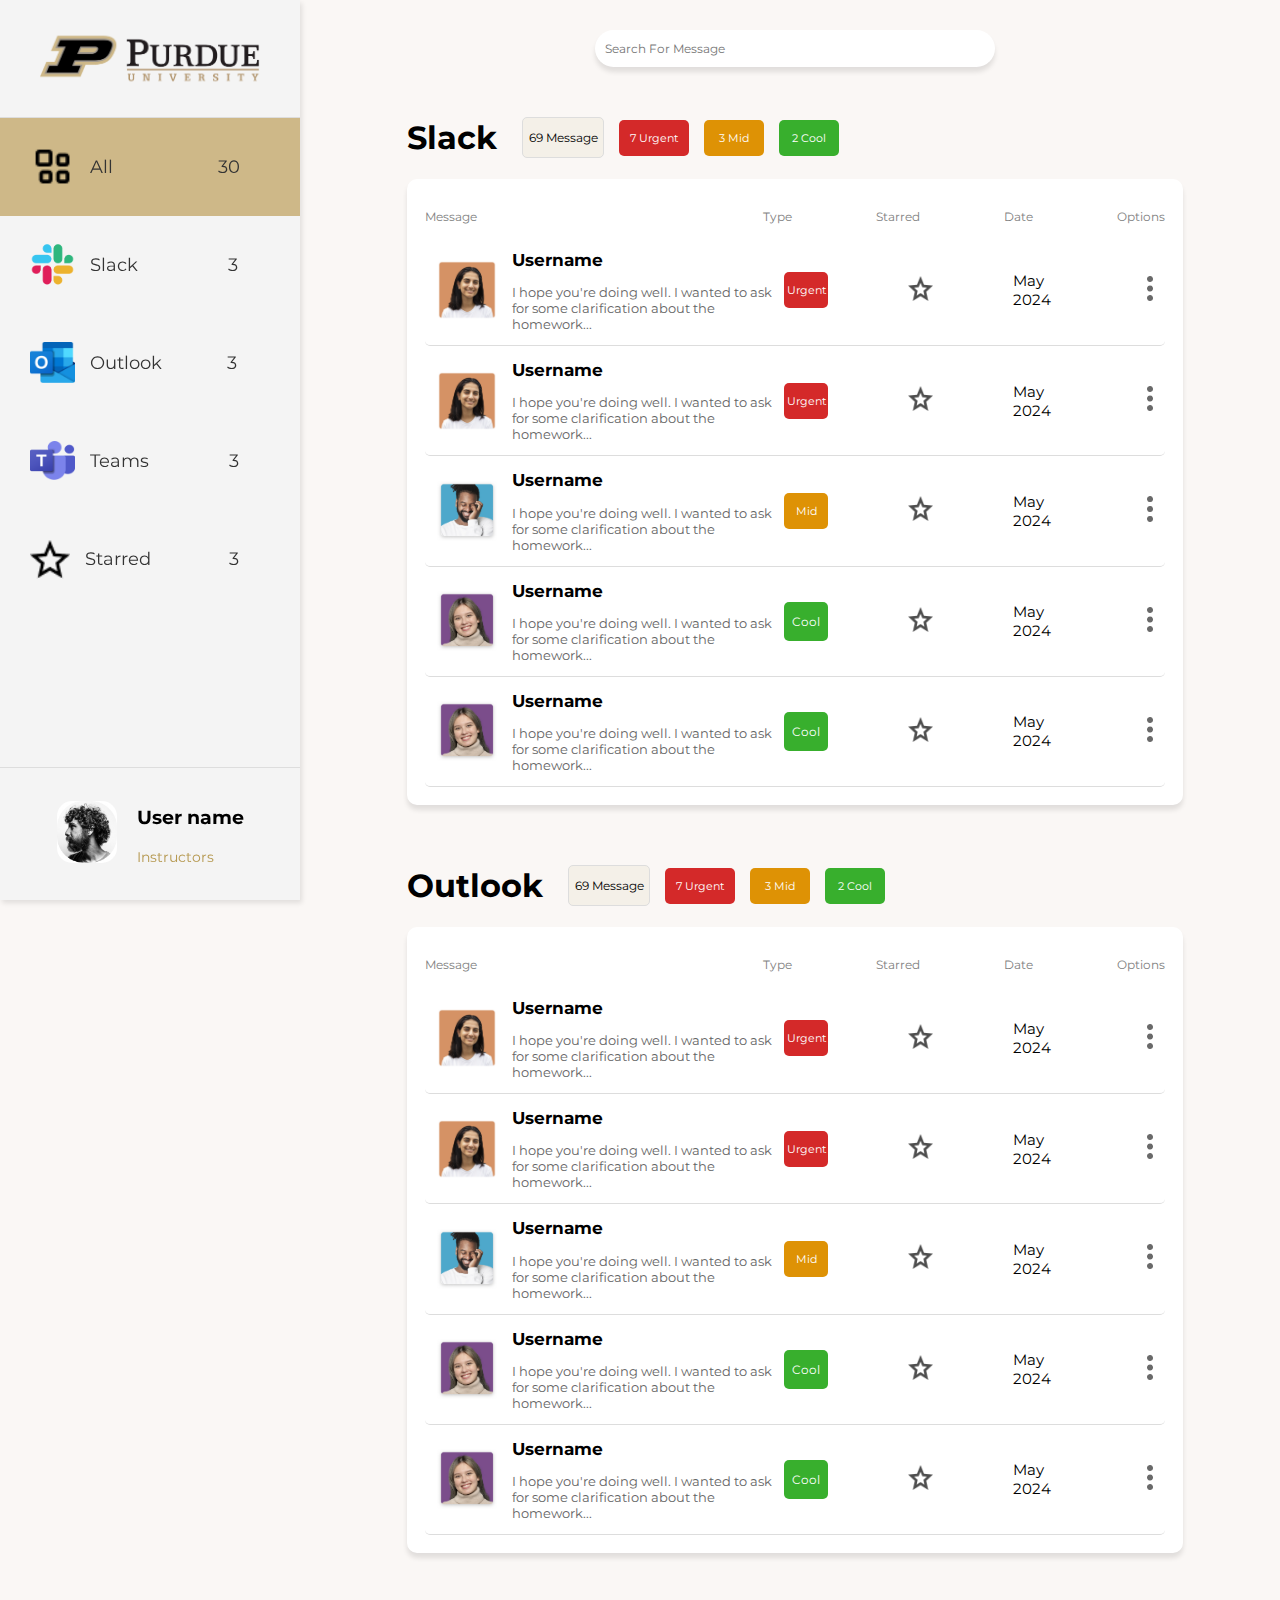
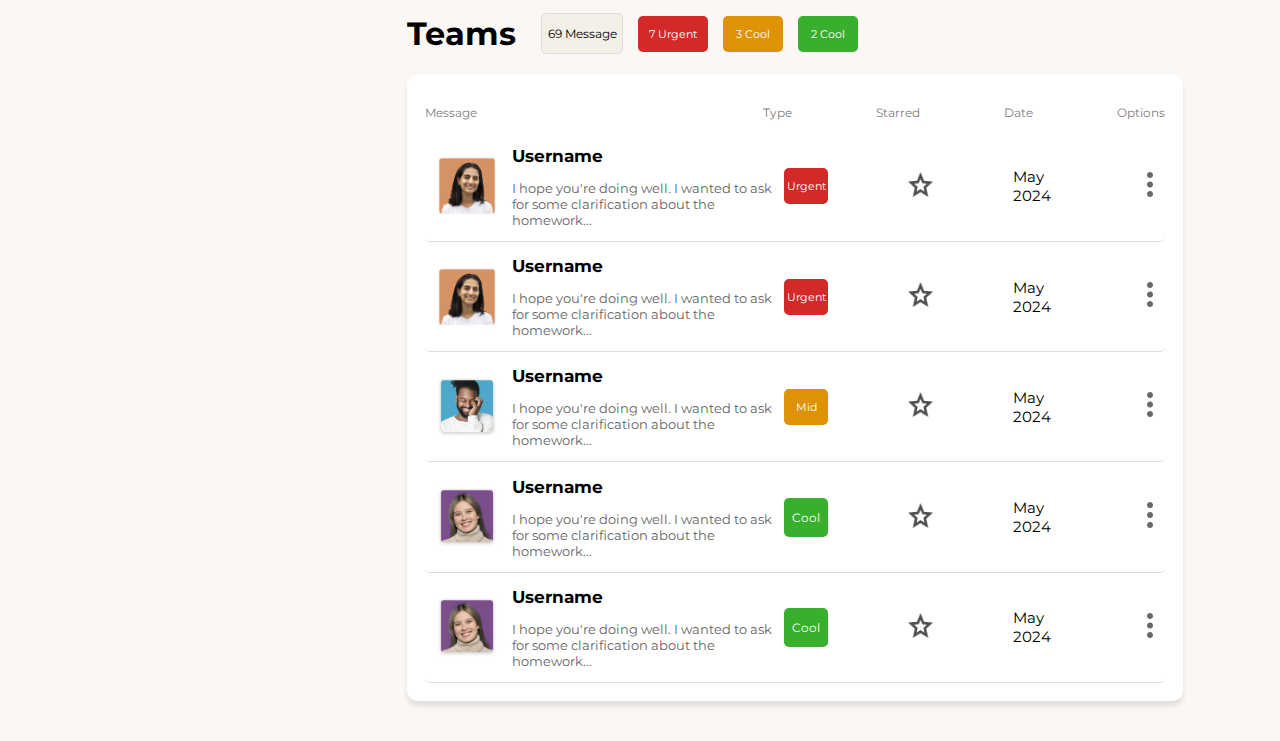
==== Dashboard.html @ f209831a "Add files via upload" ====
<!DOCTYPE html>
<html lang="en">
<head>
    <meta charset="UTF-8">
    <meta name="viewport" content="width=device-width, initial-scale=1.0">
    <link rel="stylesheet" href="style-dashboard.css">
    <link href='https://fonts.googleapis.com/css?family=Montserrat' rel='stylesheet'>
    <title>Dashboard</title>
</head>
<body>
    <div class="sidebar">
        <div class="group1">
            <div class="top">
                <div class="logo">
                    <img src="img/Purdue.png" width="220px" alt="Purdue Logo">
                </div>
            </div>
            <ul id="menu">
                <li id="current">
                    <a href="#">
                        <img src="img/All-logo.png" alt="All logo" width="45" height="45">
                        All
                        <div class="notification">
                            <p>30</p>
                        </div>
                    </a>
                </li>
                <li>
                    <a href="#">
                        <img src="img/Slack.png" alt="Slack logo" width="45" height="45">
                        Slack
                        <div class="notification-1">
                            <p>3</p>
                        </div>
                    </a>
                </li>
                <li>
                    <a href="#">
                        <img src="img/Outlook.png" alt="Outlook logo" width="45" height="41">
                        Outlook
                        <div class="notification-3">
                            <p>3</p>
                        </div>
                    </a>
                </li>
                <li>
                    <a href="#">
                        <img src="img/Team.png" alt="Team logo" width="45" height="39">
                        Teams
                        <div class="notification-4">
                            <p>3</p>
                        </div>
                    </a>
                </li>
                <li>
                    <a href="#">
                        <img src="img/Starred.png" alt="Starred logo" width="40" height="40">
                        Starred
                        <div class="notification-5">
                            <p>3</p>
                        </div>
                    </a>
                </li>
            </ul>
        </div>
        
        <div class="bottom">
            <div class="logo">
                <img src="img/Propic'.jpg" width="60px" alt="Purdue Logo">
            </div>
            <div class="info">
                <div class="user">
                    <h3>User name</h3>
                </div>
                <div class="instructor">
                    <p>Instructors</p>
                </div>
            </div>
        </div>
    </div>
    <div class="message-ui">
        <div class="input-box-1">
            <input type="email" placeholder="Search For Message" required>
        </div>
        <div class="outlook">
            <div class="outlook-wrapper">
                <div class="Title-main">
                    <h1>Slack</h1>
                    <div class="elements">
                        <div class="num-mess">
                            <p>69 Message</p>
                        </div>
                        <div class="urgent-stat">
                            <p>7 Urgent</p>
                        </div>
                        <div class="mid-stat">
                            <p>3 Mid</p>
                        </div>
                        <div class="cool-stat">
                            <p>2 Cool</p>
                        </div>
                    </div>
                </div>
                <div class="message">
                    <div class="title">
                        <div class="dev1">
                            <p>Message</p>
                        </div>
                        <div class="dev22">
                            <div class="dev2">
                                <p>Type</p>
                            </div>
                            <div class="dev2">
                                <p>Starred</p>
                            </div>
                            <div class="dev2">
                                <p>Date</p>
                            </div>
                            <div class="dev2">
                                <p>Options</p>
                            </div>
                        </div>
                    </div>
                    <div class="message-bar">
                        <div class="wrapper-mess" onclick="toggleExpand(this)">
                            <div class="profile">
                                <img src="img/Rectangle 4.jpg" width="60px" height="60px" alt="Profile Picture">
                                <div class="text">
                                    <div id="Username">
                                        <h2>Username</h2>
                                    </div>
                                    <div id="content">
                                        <p>I hope you're doing well. I wanted to ask for some clarification about the homework...</p>
                                    </div>
                                </div>
                            </div>
                            <div class="other">
                                <div class="type">
                                    <p>Urgent</p>
                                </div>
                                <div class="star">
                                    <img src="img/Star.png" width="25px" height="25px" alt="Star Icon">
                                </div>
                                <div class="date">
                                    <p>May 2024</p>
                                </div>
                                <div class="options">
                                    <img src="img/Frame 1707477971.jpg" width="6px" alt="Options Icon">
                                </div>
                            </div>
                        </div>
                        <div class="expanded-content">
                            <div class="text-mess">
                                <p>I hope you're doing well. I wanted to ask for some clarification about the homework assignment that's due this week. I'm a bit confused about specific part or concept, e.g., "how to structure the essay" or "the calculations in problem 3.
                                    Would you be able to provide some guidance or examples that might help me understand it better? I appreciate your help!
                                </p>
                            </div>
                            <div class="input-reply">
                                <input type="email" placeholder="Send Reply" required>
                                <div class="send-bttn">
                                    <img src="img/message.png" width="20px" height="20px">
                                </div>
                            </div>
                        </div>
                    </div>
                    <div class="message-bar">
                        <div class="wrapper-mess" onclick="toggleExpand(this)">
                            <div class="profile">
                                <img src="img/Rectangle 4.jpg" width="60px" height="60px" alt="Profile Picture">
                                <div class="text">
                                    <div id="Username">
                                        <h2>Username</h2>
                                    </div>
                                    <div id="content">
                                        <p>I hope you're doing well. I wanted to ask for some clarification about the homework...</p>
                                    </div>
                                </div>
                            </div>
                            <div class="other">
                                <div class="type">
                                    <p>Urgent</p>
                                </div>
                                <div class="star">
                                    <img src="img/Star.png" width="25px" height="25px" alt="Star Icon">
                                </div>
                                <div class="date">
                                    <p>May 2024</p>
                                </div>
                                <div class="options">
                                    <img src="img/Frame 1707477971.jpg" width="6px" alt="Options Icon">
                                </div>
                            </div>
                        </div>
                        <div class="expanded-content">
                            <div class="text-mess">
                                <p>I hope you're doing well. I wanted to ask for some clarification about the homework assignment that's due this week. I'm a bit confused about specific part or concept, e.g., "how to structure the essay" or "the calculations in problem 3.
                                    Would you be able to provide some guidance or examples that might help me understand it better? I appreciate your help!
                                </p>
                            </div>
                            <div class="input-reply">
                                <input type="email" placeholder="Send Reply" required>
                                <div class="send-bttn">
                                    <img src="img/message.png" width="20px" height="20px">
                                </div>
                            </div>
                        </div>
                    </div>
                    <div class="message-bar">
                        <div class="wrapper-mess" onclick="toggleExpand(this)">
                            <div class="profile">
                                <img src="img/Profile.jpg" width="60px" height="60px" alt="Profile Picture">
                                <div class="text">
                                    <div id="Username">
                                        <h2>Username</h2>
                                    </div>
                                    <div id="content">
                                        <p>I hope you're doing well. I wanted to ask for some clarification about the homework...</p>
                                    </div>
                                </div>
                            </div>
                            <div class="other2">
                                <div class="type">
                                    <p>Mid</p>
                                </div>
                                <div class="star">
                                    <img src="img/Star.png" width="25px" height="25px" alt="Star Icon">
                                </div>
                                <div class="date">
                                    <p>May 2024</p>
                                </div>
                                <div class="options">
                                    <img src="img/Frame 1707477971.jpg" width="6px" alt="Options Icon">
                                </div>
                            </div>
                        </div>
                        <div class="expanded-content">
                            <div class="text-mess">
                                <p>I hope you're doing well. I wanted to ask for some clarification about the homework assignment that's due this week. I'm a bit confused about specific part or concept, e.g., "how to structure the essay" or "the calculations in problem 3.
                                    Would you be able to provide some guidance or examples that might help me understand it better? I appreciate your help!
                                </p>
                            </div>
                            <div class="input-reply">
                                <input type="email" placeholder="Send Reply" required>
                                <div class="send-bttn">
                                    <img src="img/message.png" width="20px" height="20px">
                                </div>
                            </div>
                        </div>
                    </div>
                    <div class="message-bar">
                        <div class="wrapper-mess" onclick="toggleExpand(this)">
                            <div class="profile">
                                <img src="img/Profile3.jpg" width="60px" height="60px" alt="Profile Picture">
                                <div class="text">
                                    <div id="Username">
                                        <h2>Username</h2>
                                    </div>
                                    <div id="content">
                                        <p>I hope you're doing well. I wanted to ask for some clarification about the homework...</p>
                                    </div>
                                </div>
                            </div>
                            <div class="other3">
                                <div class="type">
                                    <p>Cool</p>
                                </div>
                                <div class="star">
                                    <img src="img/Star.png" width="25px" height="25px" alt="Star Icon">
                                </div>
                                <div class="date">
                                    <p>May 2024</p>
                                </div>
                                <div class="options">
                                    <img src="img/Frame 1707477971.jpg" width="6px" alt="Options Icon">
                                </div>
                            </div>
                        </div>
                        <div class="expanded-content">
                            <div class="text-mess">
                                <p>I hope you're doing well. I wanted to ask for some clarification about the homework assignment that's due this week. I'm a bit confused about specific part or concept, e.g., "how to structure the essay" or "the calculations in problem 3.
                                    Would you be able to provide some guidance or examples that might help me understand it better? I appreciate your help!
                                </p>
                            </div>
                            <div class="input-reply">
                                <input type="email" placeholder="Send Reply" required>
                                <div class="send-bttn">
                                    <img src="img/message.png" width="20px" height="20px">
                                </div>
                            </div>
                        </div>
                    </div>
                    <div class="message-bar">
                        <div class="wrapper-mess" onclick="toggleExpand(this)">
                            <div class="profile">
                                <img src="img/Profile3.jpg" width="60px" height="60px" alt="Profile Picture">
                                <div class="text">
                                    <div id="Username">
                                        <h2>Username</h2>
                                    </div>
                                    <div id="content">
                                        <p>I hope you're doing well. I wanted to ask for some clarification about the homework...</p>
                                    </div>
                                </div>
                            </div>
                            <div class="other3">
                                <div class="type">
                                    <p>Cool</p>
                                </div>
                                <div class="star">
                                    <img src="img/Star.png" width="25px" height="25px" alt="Star Icon">
                                </div>
                                <div class="date">
                                    <p>May 2024</p>
                                </div>
                                <div class="options">
                                    <img src="img/Frame 1707477971.jpg" width="6px" alt="Options Icon">
                                </div>
                            </div>
                        </div>
                        <div class="expanded-content">
                            <div class="text-mess">
                                <p>I hope you're doing well. I wanted to ask for some clarification about the homework assignment that's due this week. I'm a bit confused about specific part or concept, e.g., "how to structure the essay" or "the calculations in problem 3.
                                    Would you be able to provide some guidance or examples that might help me understand it better? I appreciate your help!
                                </p>
                            </div>
                            <div class="input-reply">
                                <input type="email" placeholder="Send Reply" required>
                                <div class="send-bttn">
                                    <img src="img/message.png" width="20px" height="20px">
                                </div>
                            </div>
                        </div>
                    </div>
                </div>
            </div>
        </div> 
        <div class="outlook">
            <div class="outlook-wrapper">
                <div class="Title-main">
                    <h1>Outlook</h1>
                    <div class="elements">
                        <div class="num-mess">
                            <p>69 Message</p>
                        </div>
                        <div class="urgent-stat">
                            <p>7 Urgent</p>
                        </div>
                        <div class="mid-stat">
                            <p>3 Mid</p>
                        </div>
                        <div class="cool-stat">
                            <p>2 Cool</p>
                        </div>
                    </div>
                </div>
                <div class="message">
                    <div class="title">
                        <div class="dev1">
                            <p>Message</p>
                        </div>
                        <div class="dev22">
                            <div class="dev2">
                                <p>Type</p>
                            </div>
                            <div class="dev2">
                                <p>Starred</p>
                            </div>
                            <div class="dev2">
                                <p>Date</p>
                            </div>
                            <div class="dev2">
                                <p>Options</p>
                            </div>
                        </div>
                    </div>
                    <div class="message-bar">
                        <div class="wrapper-mess" onclick="toggleExpand(this)">
                            <div class="profile">
                                <img src="img/Rectangle 4.jpg" width="60px" height="60px" alt="Profile Picture">
                                <div class="text">
                                    <div id="Username">
                                        <h2>Username</h2>
                                    </div>
                                    <div id="content">
                                        <p>I hope you're doing well. I wanted to ask for some clarification about the homework...</p>
                                    </div>
                                </div>
                            </div>
                            <div class="other">
                                <div class="type">
                                    <p>Urgent</p>
                                </div>
                                <div class="star">
                                    <img src="img/Star.png" width="25px" height="25px" alt="Star Icon">
                                </div>
                                <div class="date">
                                    <p>May 2024</p>
                                </div>
                                <div class="options">
                                    <img src="img/Frame 1707477971.jpg" width="6px" alt="Options Icon">
                                </div>
                            </div>
                        </div>
                        <div class="expanded-content">
                            <div class="text-mess">
                                <p>I hope you're doing well. I wanted to ask for some clarification about the homework assignment that's due this week. I'm a bit confused about specific part or concept, e.g., "how to structure the essay" or "the calculations in problem 3.
                                    Would you be able to provide some guidance or examples that might help me understand it better? I appreciate your help!
                                </p>
                            </div>
                            <div class="input-reply">
                                <input type="email" placeholder="Send Reply" required>
                                <div class="send-bttn">
                                    <img src="img/message.png" width="20px" height="20px">
                                </div>ß
                            </div>
                        </div>
                    </div>
                    <div class="message-bar">
                        <div class="wrapper-mess" onclick="toggleExpand(this)">
                            <div class="profile">
                                <img src="img/Rectangle 4.jpg" width="60px" height="60px" alt="Profile Picture">
                                <div class="text">
                                    <div id="Username">
                                        <h2>Username</h2>
                                    </div>
                                    <div id="content">
                                        <p>I hope you're doing well. I wanted to ask for some clarification about the homework...</p>
                                    </div>
                                </div>
                            </div>
                            <div class="other">
                                <div class="type">
                                    <p>Urgent</p>
                                </div>
                                <div class="star">
                                    <img src="img/Star.png" width="25px" height="25px" alt="Star Icon">
                                </div>
                                <div class="date">
                                    <p>May 2024</p>
                                </div>
                                <div class="options">
                                    <img src="img/Frame 1707477971.jpg" width="6px" alt="Options Icon">
                                </div>
                            </div>
                        </div>
                        <div class="expanded-content">
                            <div class="text-mess">
                                <p>I hope you're doing well. I wanted to ask for some clarification about the homework assignment that's due this week. I'm a bit confused about specific part or concept, e.g., "how to structure the essay" or "the calculations in problem 3.
                                    Would you be able to provide some guidance or examples that might help me understand it better? I appreciate your help!
                                </p>
                            </div>
                            <div class="input-reply">
                                <input type="email" placeholder="Send Reply" required>
                                <div class="send-bttn">
                                    <img src="img/message.png" width="20px" height="20px">
                                </div>
                            </div>
                        </div>
                    </div>
                    <div class="message-bar">
                        <div class="wrapper-mess" onclick="toggleExpand(this)">
                            <div class="profile">
                                <img src="img/Profile.jpg" width="60px" height="60px" alt="Profile Picture">
                                <div class="text">
                                    <div id="Username">
                                        <h2>Username</h2>
                                    </div>
                                    <div id="content">
                                        <p>I hope you're doing well. I wanted to ask for some clarification about the homework...</p>
                                    </div>
                                </div>
                            </div>
                            <div class="other2">
                                <div class="type">
                                    <p>Mid</p>
                                </div>
                                <div class="star">
                                    <img src="img/Star.png" width="25px" height="25px" alt="Star Icon">
                                </div>
                                <div class="date">
                                    <p>May 2024</p>
                                </div>
                                <div class="options">
                                    <img src="img/Frame 1707477971.jpg" width="6px" alt="Options Icon">
                                </div>
                            </div>
                        </div>
                        <div class="expanded-content">
                            <div class="text-mess">
                                <p>I hope you're doing well. I wanted to ask for some clarification about the homework assignment that's due this week. I'm a bit confused about specific part or concept, e.g., "how to structure the essay" or "the calculations in problem 3.
                                    Would you be able to provide some guidance or examples that might help me understand it better? I appreciate your help!
                                </p>
                            </div>
                            <div class="input-reply">
                                <input type="email" placeholder="Send Reply" required>
                                <div class="send-bttn">
                                    <img src="img/message.png" width="20px" height="20px">
                                </div>
                            </div>
                        </div>
                    </div>
                    <div class="message-bar">
                        <div class="wrapper-mess" onclick="toggleExpand(this)">
                            <div class="profile">
                                <img src="img/Profile3.jpg" width="60px" height="60px" alt="Profile Picture">
                                <div class="text">
                                    <div id="Username">
                                        <h2>Username</h2>
                                    </div>
                                    <div id="content">
                                        <p>I hope you're doing well. I wanted to ask for some clarification about the homework...</p>
                                    </div>
                                </div>
                            </div>
                            <div class="other3">
                                <div class="type">
                                    <p>Cool</p>
                                </div>
                                <div class="star">
                                    <img src="img/Star.png" width="25px" height="25px" alt="Star Icon">
                                </div>
                                <div class="date">
                                    <p>May 2024</p>
                                </div>
                                <div class="options">
                                    <img src="img/Frame 1707477971.jpg" width="6px" alt="Options Icon">
                                </div>
                            </div>
                        </div>
                        <div class="expanded-content">
                            <div class="text-mess">
                                <p>I hope you're doing well. I wanted to ask for some clarification about the homework assignment that's due this week. I'm a bit confused about specific part or concept, e.g., "how to structure the essay" or "the calculations in problem 3.
                                    Would you be able to provide some guidance or examples that might help me understand it better? I appreciate your help!
                                </p>
                            </div>
                            <div class="input-reply">
                                <input type="email" placeholder="Send Reply" required>
                                <div class="send-bttn">
                                    <img src="img/message.png" width="20px" height="20px">
                                </div>
                            </div>
                        </div>
                    </div>
                    <div class="message-bar">
                        <div class="wrapper-mess" onclick="toggleExpand(this)">
                            <div class="profile">
                                <img src="img/Profile3.jpg" width="60px" height="60px" alt="Profile Picture">
                                <div class="text">
                                    <div id="Username">
                                        <h2>Username</h2>
                                    </div>
                                    <div id="content">
                                        <p>I hope you're doing well. I wanted to ask for some clarification about the homework...</p>
                                    </div>
                                </div>
                            </div>
                            <div class="other3">
                                <div class="type">
                                    <p>Cool</p>
                                </div>
                                <div class="star">
                                    <img src="img/Star.png" width="25px" height="25px" alt="Star Icon">
                                </div>
                                <div class="date">
                                    <p>May 2024</p>
                                </div>
                                <div class="options">
                                    <img src="img/Frame 1707477971.jpg" width="6px" alt="Options Icon">
                                </div>
                            </div>
                        </div>
                        <div class="expanded-content">
                            <div class="text-mess">
                                <p>I hope you're doing well. I wanted to ask for some clarification about the homework assignment that's due this week. I'm a bit confused about specific part or concept, e.g., "how to structure the essay" or "the calculations in problem 3.
                                    Would you be able to provide some guidance or examples that might help me understand it better? I appreciate your help!
                                </p>
                            </div>
                            <div class="input-reply">
                                <input type="email" placeholder="Send Reply" required>
                                <div class="send-bttn">
                                    <img src="img/message.png" width="20px" height="20px">
                                </div>
                            </div>
                        </div>
                    </div>
                </div>
            </div>
        </div> 
        <div class="outlook">
            <div class="outlook-wrapper">
                <div class="Title-main">
                    <h1>Teams</h1>
                    <div class="elements">
                        <div class="num-mess">
                            <p>69 Message</p>
                        </div>
                        <div class="urgent-stat">
                            <p>7 Urgent</p>
                        </div>
                        <div class="mid-stat">
                            <p>3 Cool</p>
                        </div>
                        <div class="cool-stat">
                            <p>2 Cool</p>
                        </div>
                    </div>
                </div>
                <div class="message">
                    <div class="title">
                        <div class="dev1">
                            <p>Message</p>
                        </div>
                        <div class="dev22">
                            <div class="dev2">
                                <p>Type</p>
                            </div>
                            <div class="dev2">
                                <p>Starred</p>
                            </div>
                            <div class="dev2">
                                <p>Date</p>
                            </div>
                            <div class="dev2">
                                <p>Options</p>
                            </div>
                        </div>
                    </div>
                    <div class="message-bar">
                        <div class="wrapper-mess" onclick="toggleExpand(this)">
                            <div class="profile">
                                <img src="img/Rectangle 4.jpg" width="60px" height="60px" alt="Profile Picture">
                                <div class="text">
                                    <div id="Username">
                                        <h2>Username</h2>
                                    </div>
                                    <div id="content">
                                        <p>I hope you're doing well. I wanted to ask for some clarification about the homework...</p>
                                    </div>
                                </div>
                            </div>
                            <div class="other">
                                <div class="type">
                                    <p>Urgent</p>
                                </div>
                                <div class="star">
                                    <img src="img/Star.png" width="25px" height="25px" alt="Star Icon">
                                </div>
                                <div class="date">
                                    <p>May 2024</p>
                                </div>
                                <div class="options">
                                    <img src="img/Frame 1707477971.jpg" width="6px" alt="Options Icon">
                                </div>
                            </div>
                        </div>
                        <div class="expanded-content">
                            <div class="text-mess">
                                <p>I hope you're doing well. I wanted to ask for some clarification about the homework assignment that's due this week. I'm a bit confused about specific part or concept, e.g., "how to structure the essay" or "the calculations in problem 3.
                                    Would you be able to provide some guidance or examples that might help me understand it better? I appreciate your help!
                                </p>
                            </div>
                            <div class="input-reply">
                                <input type="email" placeholder="Send Reply" required>
                                <div class="send-bttn">
                                    <img src="img/message.png" width="20px" height="20px">
                                </div>ß
                            </div>
                        </div>
                    </div>
                    <div class="message-bar">
                        <div class="wrapper-mess" onclick="toggleExpand(this)">
                            <div class="profile">
                                <img src="img/Rectangle 4.jpg" width="60px" height="60px" alt="Profile Picture">
                                <div class="text">
                                    <div id="Username">
                                        <h2>Username</h2>
                                    </div>
                                    <div id="content">
                                        <p>I hope you're doing well. I wanted to ask for some clarification about the homework...</p>
                                    </div>
                                </div>
                            </div>
                            <div class="other">
                                <div class="type">
                                    <p>Urgent</p>
                                </div>
                                <div class="star">
                                    <img src="img/Star.png" width="25px" height="25px" alt="Star Icon">
                                </div>
                                <div class="date">
                                    <p>May 2024</p>
                                </div>
                                <div class="options">
                                    <img src="img/Frame 1707477971.jpg" width="6px" alt="Options Icon">
                                </div>
                            </div>
                        </div>
                        <div class="expanded-content">
                            <div class="text-mess">
                                <p>I hope you're doing well. I wanted to ask for some clarification about the homework assignment that's due this week. I'm a bit confused about specific part or concept, e.g., "how to structure the essay" or "the calculations in problem 3.
                                    Would you be able to provide some guidance or examples that might help me understand it better? I appreciate your help!
                                </p>
                            </div>
                            <div class="input-reply">
                                <input type="email" placeholder="Send Reply" required>
                                <div class="send-bttn">
                                    <img src="img/message.png" width="20px" height="20px">
                                </div>
                            </div>
                        </div>
                    </div>
                    <div class="message-bar">
                        <div class="wrapper-mess" onclick="toggleExpand(this)">
                            <div class="profile">
                                <img src="img/Profile.jpg" width="60px" height="60px" alt="Profile Picture">
                                <div class="text">
                                    <div id="Username">
                                        <h2>Username</h2>
                                    </div>
                                    <div id="content">
                                        <p>I hope you're doing well. I wanted to ask for some clarification about the homework...</p>
                                    </div>
                                </div>
                            </div>
                            <div class="other2">
                                <div class="type">
                                    <p>Mid</p>
                                </div>
                                <div class="star">
                                    <img src="img/Star.png" width="25px" height="25px" alt="Star Icon">
                                </div>
                                <div class="date">
                                    <p>May 2024</p>
                                </div>
                                <div class="options">
                                    <img src="img/Frame 1707477971.jpg" width="6px" alt="Options Icon">
                                </div>
                            </div>
                        </div>
                        <div class="expanded-content">
                            <div class="text-mess">
                                <p>I hope you're doing well. I wanted to ask for some clarification about the homework assignment that's due this week. I'm a bit confused about specific part or concept, e.g., "how to structure the essay" or "the calculations in problem 3.
                                    Would you be able to provide some guidance or examples that might help me understand it better? I appreciate your help!
                                </p>
                            </div>
                            <div class="input-reply">
                                <input type="email" placeholder="Send Reply" required>
                                <div class="send-bttn">
                                    <img src="img/message.png" width="20px" height="20px">
                                </div>
                            </div>
                        </div>
                    </div>
                    <div class="message-bar">
                        <div class="wrapper-mess" onclick="toggleExpand(this)">
                            <div class="profile">
                                <img src="img/Profile3.jpg" width="60px" height="60px" alt="Profile Picture">
                                <div class="text">
                                    <div id="Username">
                                        <h2>Username</h2>
                                    </div>
                                    <div id="content">
                                        <p>I hope you're doing well. I wanted to ask for some clarification about the homework...</p>
                                    </div>
                                </div>
                            </div>
                            <div class="other3">
                                <div class="type">
                                    <p>Cool</p>
                                </div>
                                <div class="star">
                                    <img src="img/Star.png" width="25px" height="25px" alt="Star Icon">
                                </div>
                                <div class="date">
                                    <p>May 2024</p>
                                </div>
                                <div class="options">
                                    <img src="img/Frame 1707477971.jpg" width="6px" alt="Options Icon">
                                </div>
                            </div>
                        </div>
                        <div class="expanded-content">
                            <div class="text-mess">
                                <p>I hope you're doing well. I wanted to ask for some clarification about the homework assignment that's due this week. I'm a bit confused about specific part or concept, e.g., "how to structure the essay" or "the calculations in problem 3.
                                    Would you be able to provide some guidance or examples that might help me understand it better? I appreciate your help!
                                </p>
                            </div>
                            <div class="input-reply">
                                <input type="email" placeholder="Send Reply" required>
                                <div class="send-bttn">
                                    <img src="img/message.png" width="20px" height="20px">
                                </div>
                            </div>
                        </div>
                    </div>
                    <div class="message-bar">
                        <div class="wrapper-mess" onclick="toggleExpand(this)">
                            <div class="profile">
                                <img src="img/Profile3.jpg" width="60px" height="60px" alt="Profile Picture">
                                <div class="text">
                                    <div id="Username">
                                        <h2>Username</h2>
                                    </div>
                                    <div id="content">
                                        <p>I hope you're doing well. I wanted to ask for some clarification about the homework...</p>
                                    </div>
                                </div>
                            </div>
                            <div class="other3">
                                <div class="type">
                                    <p>Cool</p>
                                </div>
                                <div class="star">
                                    <img src="img/Star.png" width="25px" height="25px" alt="Star Icon">
                                </div>
                                <div class="date">
                                    <p>May 2024</p>
                                </div>
                                <div class="options">
                                    <img src="img/Frame 1707477971.jpg" width="6px" alt="Options Icon">
                                </div>
                            </div>
                        </div>
                        <div class="expanded-content">
                            <div class="text-mess">
                                <p>I hope you're doing well. I wanted to ask for some clarification about the homework assignment that's due this week. I'm a bit confused about specific part or concept, e.g., "how to structure the essay" or "the calculations in problem 3.
                                    Would you be able to provide some guidance or examples that might help me understand it better? I appreciate your help!
                                </p>
                            </div>
                            <div class="input-reply">
                                <input type="email" placeholder="Send Reply" required>
                                <div class="send-bttn">
                                    <img src="img/message.png" width="20px" height="20px">
                                </div>
                            </div>
                        </div>
                    </div>
                </div>
            </div>
        </div> 
          

    </div>
    <script>
       function toggleExpand(wrapperElement) {
        const messageBar = wrapperElement.parentElement;
        messageBar.classList.toggle('expanded');
    }
    </script>
</body>
</html>
---- style-dashboard.css ----
* {
    font-family: 'Montserrat';
}

body {
    display: flex;
    background-color: #FAF7F5;
    margin: 0; 
}
.sidebar {
    top: 0;
    left: 0;
    position: fixed;
    width: 300px; 
    height: 100vh; 
    background-color: #f4f4f4; 
    display: flex;
    flex-direction: column;
    justify-content: space-between; /* This will push the bottom to the bottom */
    box-shadow: 2px 3px 5px rgba(0, 0, 0, 0.1); 
}
.sidebar .top {
    text-align: center;
    padding: 20px 0;
    border-bottom: 1px solid #ddd; 
}
.sidebar .bottom{
    gap:20px;
    justify-content: center;
    align-items: center;
    display: flex;
    padding: 20px 0;
    border-top: 1px solid #ddd; 
}
.bottom img{
    border-radius: 15px;
}
.info {
    display: inline-block;
}

.info .user {
    margin: 0; 
}

.info .instructor {
    stroke: #333;
    color: #B5984F;
    font-size: 14px; 
}
#menu {
    list-style-type: none;
    padding: 0px;
    margin: 0;
}
#menu li {
    padding: 20px;
    padding-left: 30px;
}
#menu li a {
    display: flex;
    align-items: center;
    text-decoration: none;
    color: #333; 
    gap: 15px; 
    width: 100%;
    font-size: 18px; 
    transition: background-color 0.5s ease;
}
#menu #current{
    background-color: #CEB888; 
}
#menu li:hover {
    background-color: #CEB888; 
    color: #fff; 
}
#menu li a:hover {
    color: #fff; 
}
.message-ui {
    padding-left: 310px;
    width: 100%;
    height: 100vh;
}
.input-box-1{
    text-align: center;
    margin-top:30px;
    margin-bottom: 30px;
    width:100%;
}
.input-box-1 input{
    box-shadow:0 5px 5px rgba(0,0,0,.1);
    width: 40%;
    padding-left: 10px;
    border-radius:20px;
    border:none;
    font-size: 12px;
    height: 35px;
}
.outlook{
    display: flex;
    align-items: center;
    justify-content: center;
}
.message{
    box-shadow:0 5px 5px rgba(0,0,0,.1);
    background-color: #fff;
    padding: 18px;
    border-radius: 10px;
}
.message-bar{
    justify-content:space-between;
    border-bottom: 1px solid #ddd; 
    transition: background-color 0.3s ease, color 0.3s ease;
    padding-right: 12px;
    border-radius: 5px;
}
.message-bar:hover{
    background-color: #f0f0f0; /* Change this to your desired hover color */
    color: #656565;
}
.profile{
    display: flex;
    align-items: center;
    gap: 15px;
    padding-left: 12px;
}
.text{
    display: inline-block;
}
.text p{
    font-size:13px;
}
.text h2{
    font-size:17px;
}
.other, .other2,.other3{
    gap: 80px;
    align-items: center;
    display: flex;
}

.other p{
    font-size:15px;
}
.other2 p{
    font-size:15px;
}
.other3 p{
    font-size:15px;
}
.outlook .outlook-wrapper{
    width: 80%;
    margin-bottom: 40px;
}
.title{
    display: flex;
    color:grey;
    justify-content: space-between;
}
.wrapper-mess{
    width: 100%;
    display: flex;
    align-items: center;
    justify-content:space-between;
    transition: 0.5s ease;
}
.other .type{
    text-align: center;
    background-color: #D42929;
    width: 60px;
    border-radius: 5px;
    padding-bottom: 0;
    padding-top: 0;
    color: white;
}
.other .type p{
    font-size: 11px;
}
.other2 .type p{
    font-size: 11px;
}
.other3 .type p{
    font-size:12px;
}
.other2 .type{
    text-align: center;
    background-color: #DE9205;
    width: 60px;
    padding-top: -10px;
    padding-bottom: 0;
    border-radius: 5px;
    color: white;
}
.other3 .type{
    text-align: center;
    background-color: #38AF2D;
    width: 60px;
    padding-top: -10px;
    padding-bottom: 0;
    border-radius: 5px;
    color: white;
}
.dev1{
    font-size: 12px;
}
.dev22{
    display: flex;
    gap:84px;
}
.dev22{
    font-size: 12px;
}
.Title-main{
    align-items: center;
    display: flex;
    gap:25px;
}
.elements{
    display: flex;
    gap:15px;
    align-items: center;
    justify-content: center;
    font-size: 12px;
}
.num-mess{
    font-size: 12px;
    color: black;
    width: 80px;
    border-radius: 5px;
    padding-bottom: 0;
    padding-top: 0;
    border: 1px solid #ddd; 
    text-align: center;
    background:#F4F0E8;
    border-radius:5px;
}
.urgent-stat{
    font-size: 11px;
    color: white;
    width: 70px;
    border-radius: 5px;
    padding-bottom: 0;
    padding-top: 0;
    text-align: center;
    background:#D42929;
    border-radius:5px;
}
.mid-stat{
    font-size: 11px;
    width: 60px;
    text-align: center;
    border-radius: 5px;
    padding-bottom: 0;
    padding-top: 0;
    background:#DE9205;
    color: white;
    border-radius:5px;
}
.cool-stat{
    font-size: 11px;
    color: white;
    width: 60px;
    text-align: center;
    border-radius: 5px;
    padding-bottom: 0;
    padding-top: 0;
    background:#38AF2D;
    border-radius:5px;
}
.notification{
    margin-left: 90px;
}
.notification-1{
    margin-left: 75px;
}
.notification-3{
    margin-left: 50px;
}
.notification-4{
    margin-left: 65px;
}
.notification-5{
    margin-left: 63px;
}
.message-bar.expanded .expanded-content {
    display: block; 
    margin-top: 10px; 
}
.message-bar.expanded {
    height: 100%; 
    padding-bottom: 10px; 
}
#content{
    color: #656565;
}
.expanded-content {
    margin-left: 12px;
    background-color: #F4F0E8;
    align-items: center;
    display: none; 
    padding: 10px 15px; 
    border: 1px solid #ddd; 
    border-radius:7px;
}
.text-mess{
    font-size: 14px;
    margin-bottom: 20px;
}
.input-reply {
    margin-top: 30px; 
    display: flex;
    align-items: center;
}
.input-reply .send-bttn{
    text-align: center;
    justify-content: center;
    width: 40px;
    display: flex;

}
.input-reply input {
    width: 95%;
    background-color: white;
    box-shadow: 2px 3px 5px rgba(0, 0, 0, 0.1); 
    padding-left: 10px;
    border-radius: 20px;
    border: none;
    font-size: 12px;
    height: 32px;
}
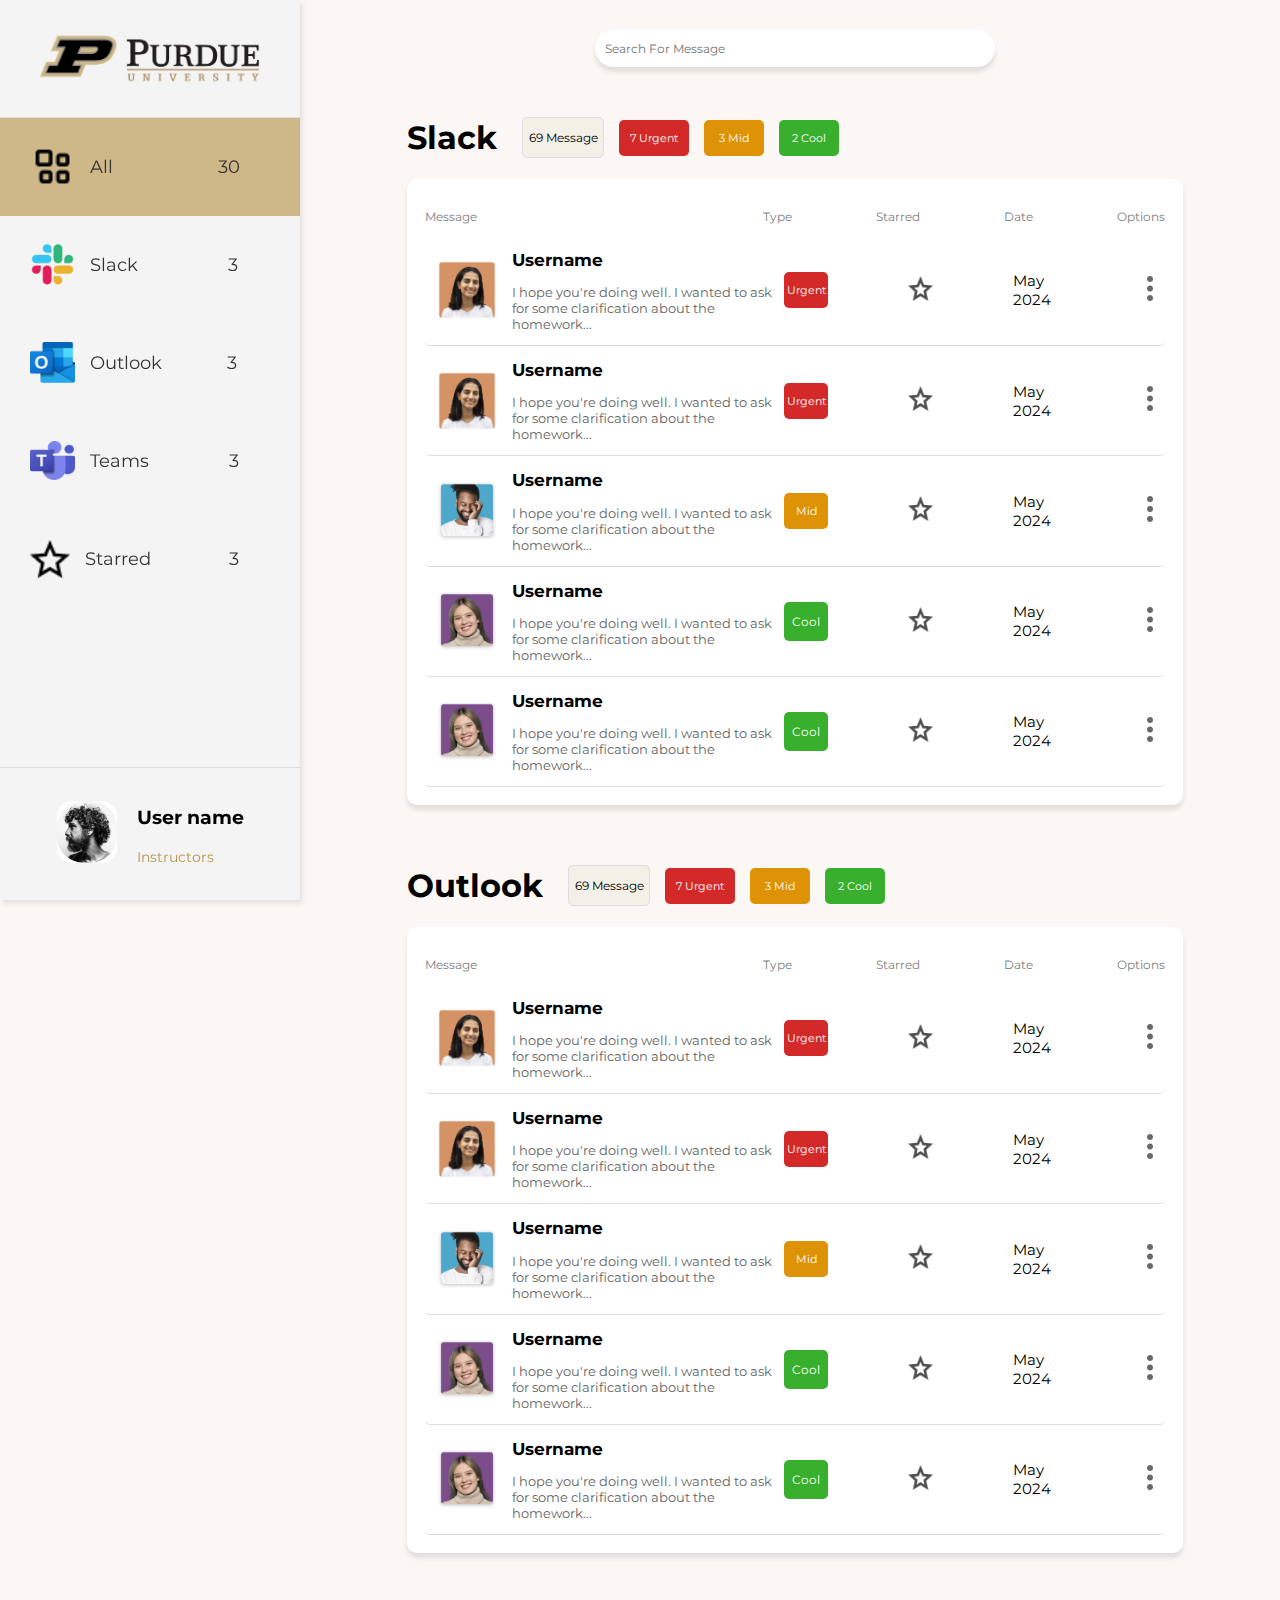
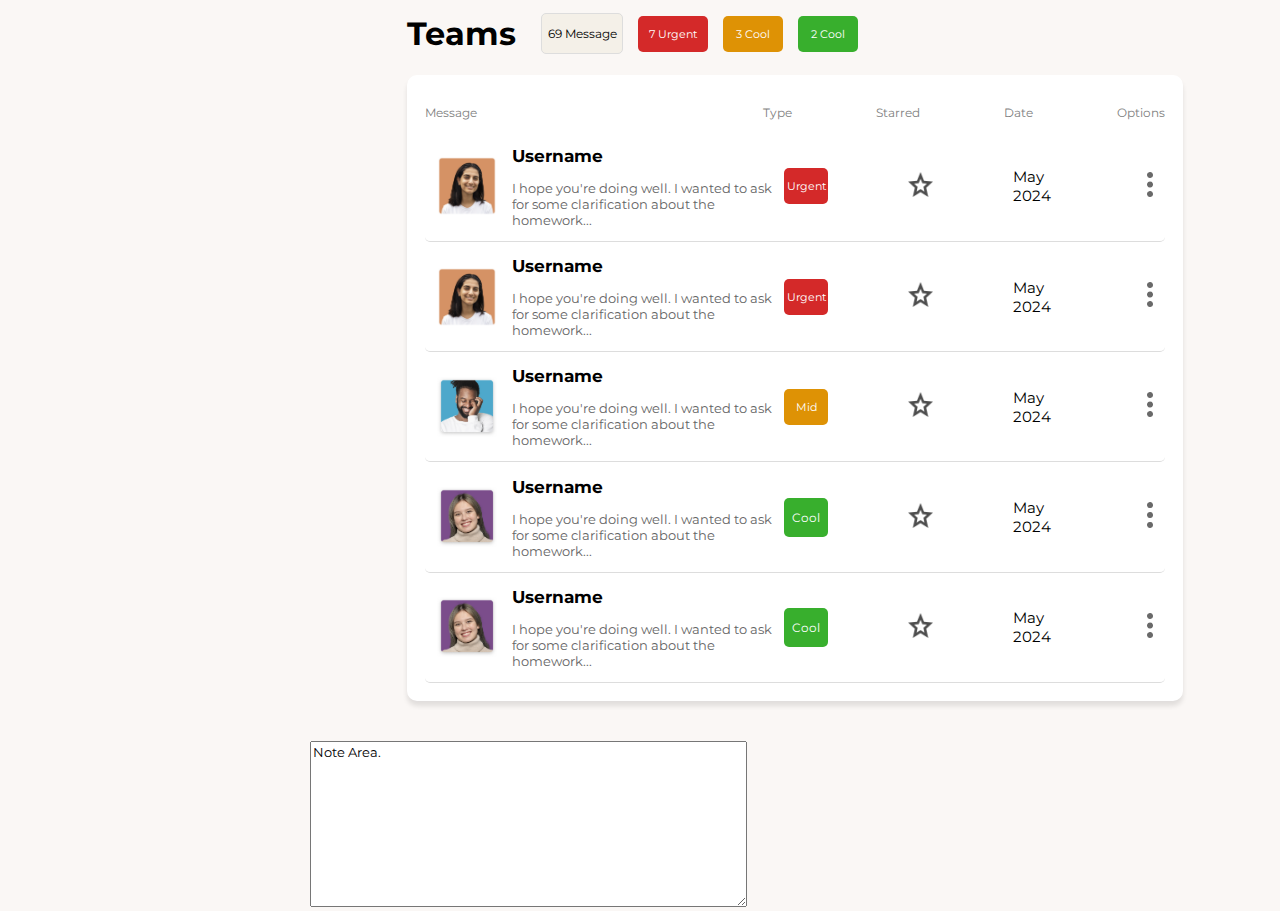
==== commit 44c29821: "Update Dashboard.html" ====
--- a/Dashboard.html
+++ b/Dashboard.html
@@ -838,8 +838,9 @@
                 </div>
             </div>
         </div> 
-          
-
+        <div class="Note">
+            <textarea rows="10" cols="50">Note Area.</textarea>
+        </div>    
     </div>
     <script>
        function toggleExpand(wrapperElement) {
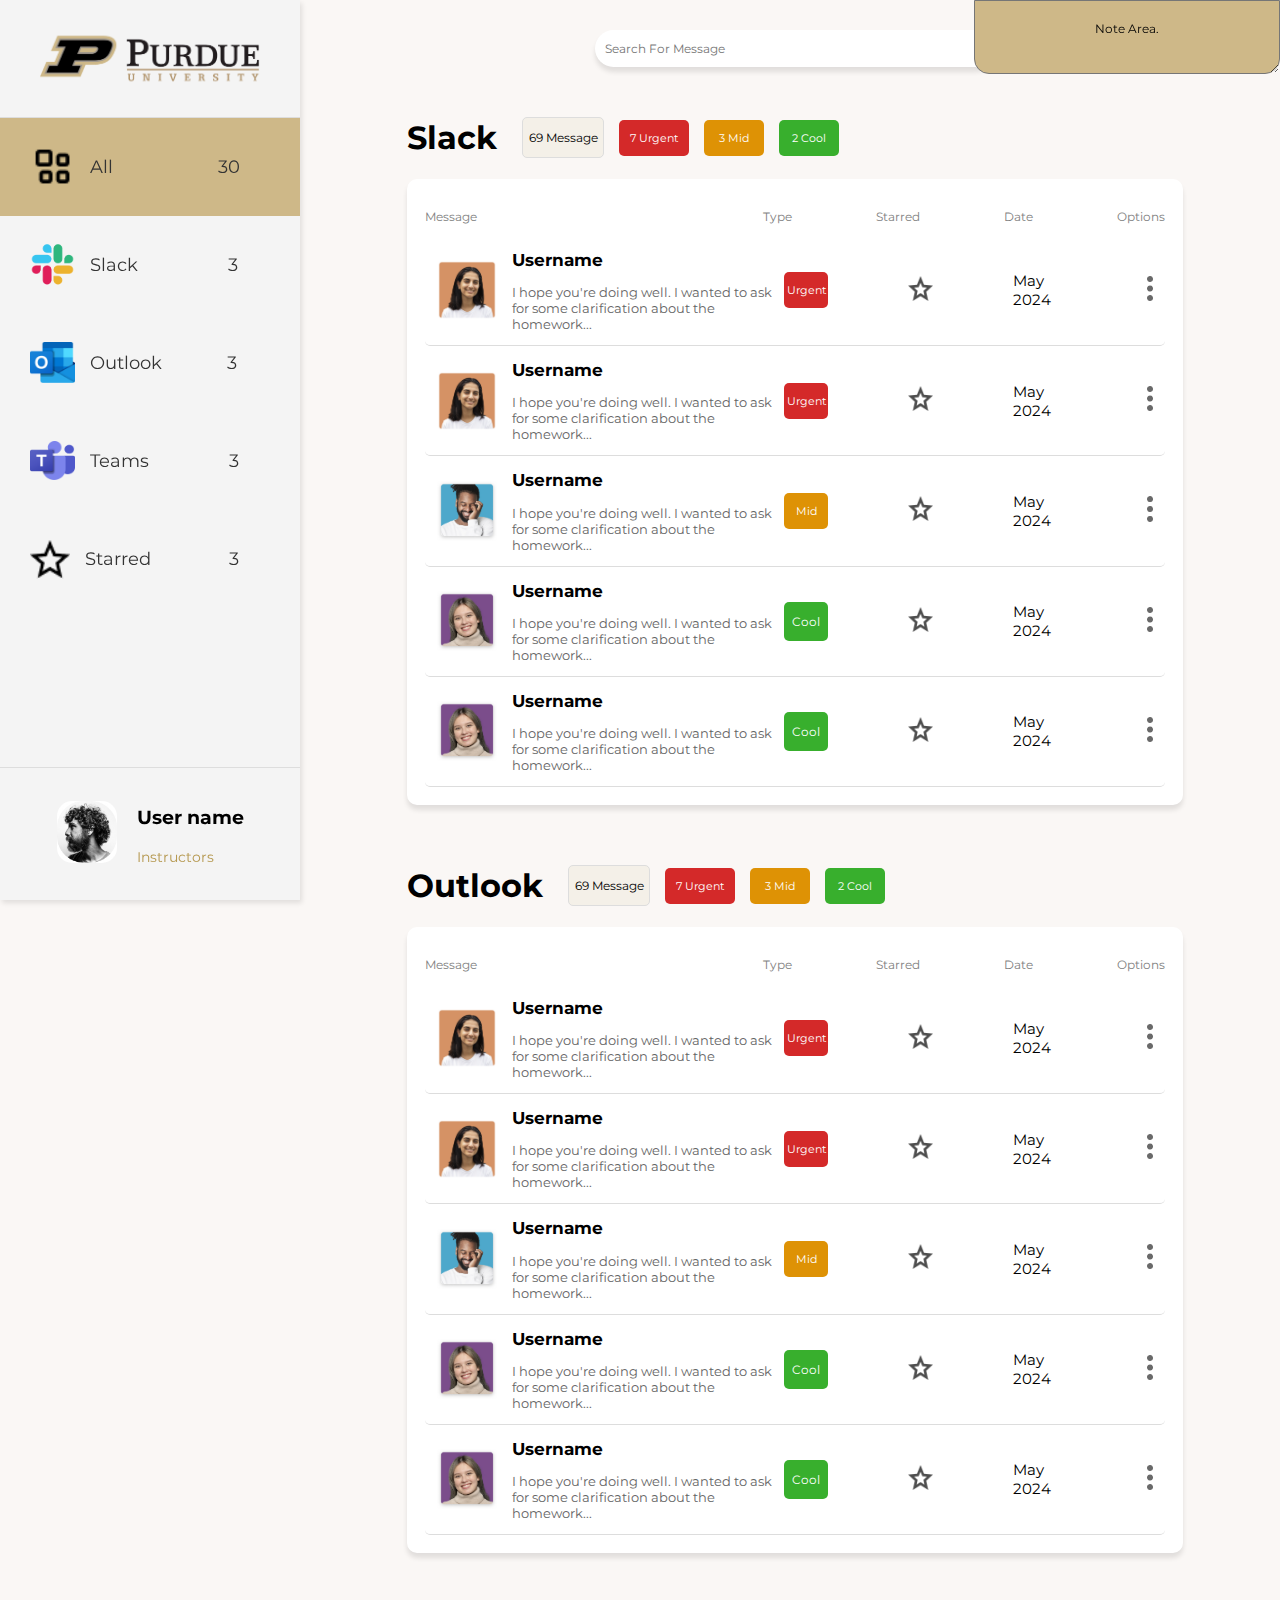
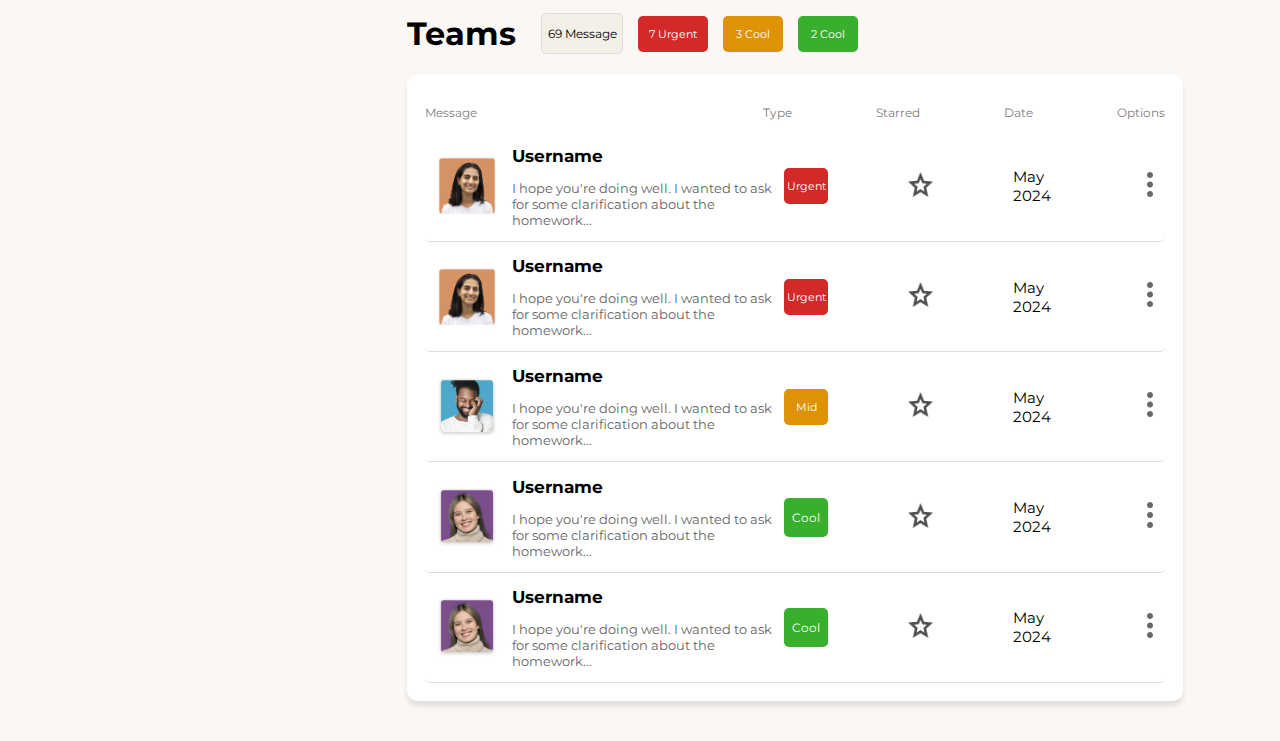
==== commit c5719a6b: "Update Dashboard.html" ====
--- a/Dashboard.html
+++ b/Dashboard.html
@@ -839,13 +839,20 @@
             </div>
         </div> 
         <div class="Note">
-            <textarea rows="10" cols="50">Note Area.</textarea>
-        </div>    
+            <textarea rows="10" cols="50" onclick="toggleNoteExpansion(this)">Note Area.</textarea>
+        </div>        
     </div>
     <script>
-       function toggleExpand(wrapperElement) {
+        function toggleExpand(wrapperElement) {
         const messageBar = wrapperElement.parentElement;
         messageBar.classList.toggle('expanded');
+        }
+        function toggleNoteExpansion(noteElement) {
+        if (noteElement.style.height === "400px") {
+            noteElement.style.height = "50px"; 
+        } else {
+            noteElement.style.height = "400px"; 
+        }
     }
     </script>
 </body>
--- a/style-dashboard.css
+++ b/style-dashboard.css
@@ -102,6 +102,23 @@
     align-items: center;
     justify-content: center;
 }
+.Note{
+    display: flex;
+    position: fixed;
+    align-items: center;
+    justify-content: center;
+    top: 0;
+    right: 0;
+}
+.Note textarea{
+    font-size: 12px;
+    padding-top: 20px;
+    width: 300px;
+    text-align: center;
+    height: 50px;
+    background-color: #CEB888;
+    border-radius:0px 0px 15px 15px;
+}
 .message{
     box-shadow:0 5px 5px rgba(0,0,0,.1);
     background-color: #fff;
@@ -328,4 +345,4 @@
     border: none;
     font-size: 12px;
     height: 32px;
-}+}
